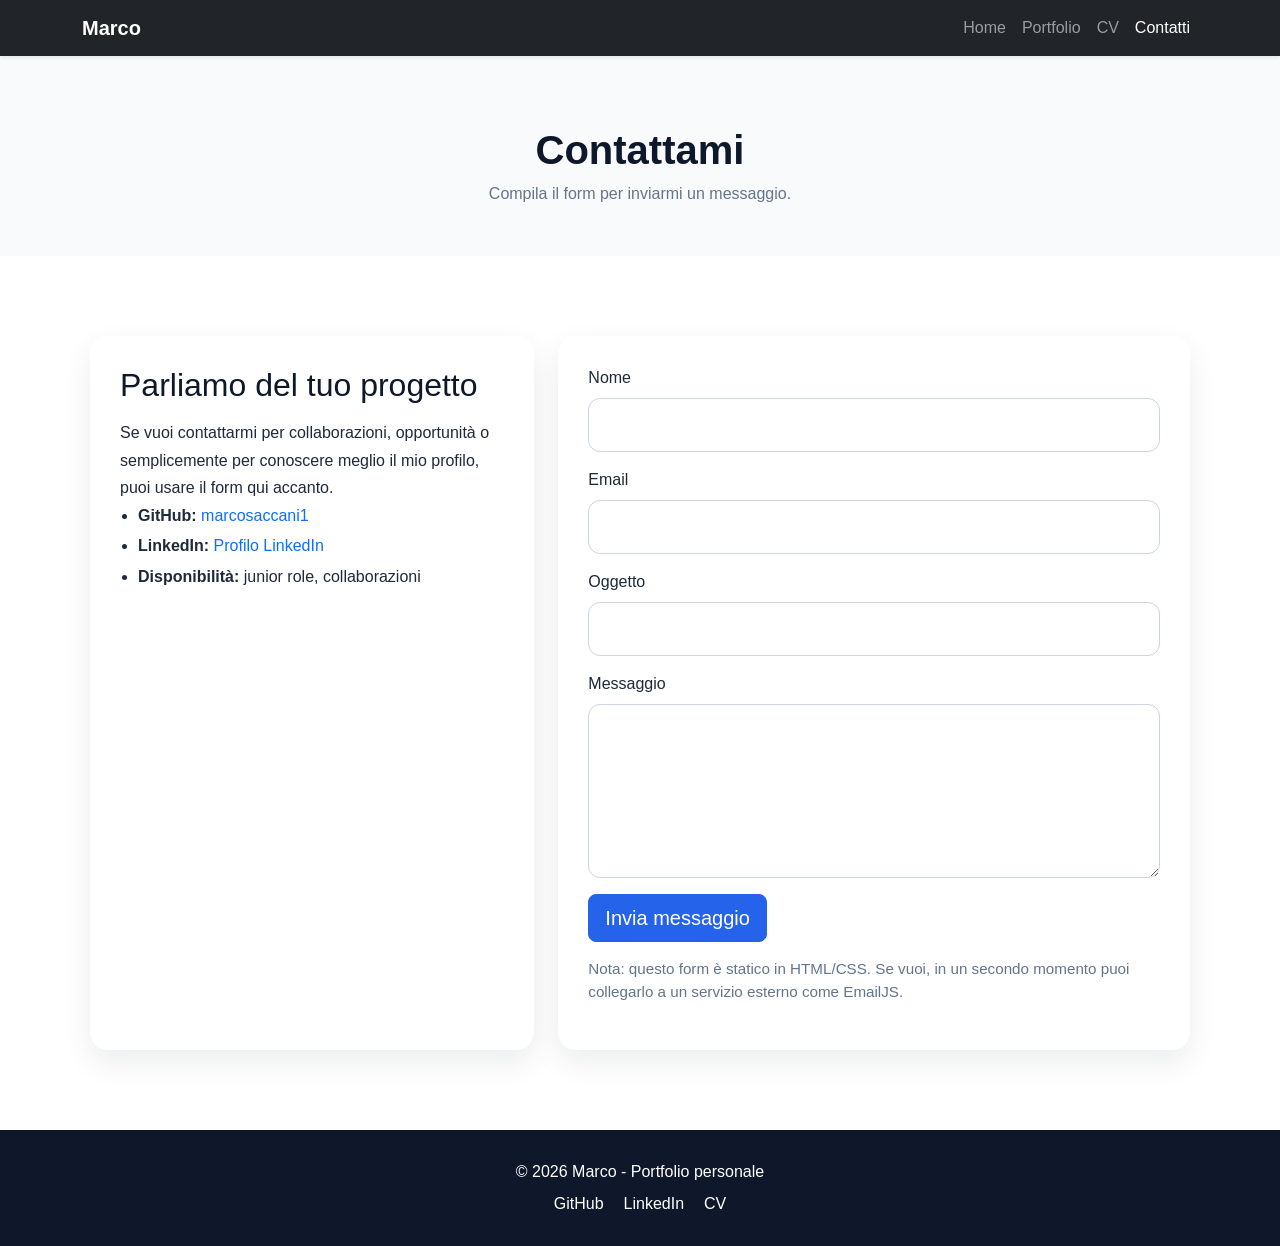
==== contatti.html @ 687c830a "Add files via upload" ====
<!DOCTYPE html>
<html lang="it">
<head>
  <meta charset="UTF-8">
  <meta name="viewport" content="width=device-width, initial-scale=1.0">
  <title>Contatti | Marco</title>
  <meta name="description" content="Contatta Marco tramite il form del sito portfolio.">

  <meta property="og:title" content="Contatti | Marco">
  <meta property="og:description" content="Scrivi a Marco tramite il form di contatto del sito.">
  <meta property="og:type" content="website">
  <meta property="og:url" content="https://tuonome.github.io/portfolio-marco/contatti.html">
  <meta property="og:image" content="images/og-image.jpg">

  <link rel="icon" href="favicon/favicon.ico" type="image/x-icon">
  <link href="https://cdn.jsdelivr.net/npm/bootstrap@5.3.3/dist/css/bootstrap.min.css" rel="stylesheet">
  <link rel="stylesheet" href="css/style.css">
</head>
<body>

  <nav class="navbar navbar-expand-lg navbar-dark bg-dark sticky-top shadow-sm">
    <div class="container">
      <a class="navbar-brand fw-bold" href="index.html">Marco</a>
      <button class="navbar-toggler" type="button" data-bs-toggle="collapse" data-bs-target="#mainMenu" aria-controls="mainMenu" aria-expanded="false" aria-label="Apri menu">
        <span class="navbar-toggler-icon"></span>
      </button>

      <div class="collapse navbar-collapse" id="mainMenu">
        <ul class="navbar-nav ms-auto">
          <li class="nav-item"><a class="nav-link" href="index.html">Home</a></li>
          <li class="nav-item"><a class="nav-link" href="portfolio.html">Portfolio</a></li>
          <li class="nav-item"><a class="nav-link" href="cv.html">CV</a></li>
          <li class="nav-item"><a class="nav-link active" href="contatti.html">Contatti</a></li>
        </ul>
      </div>
    </div>
  </nav>

  <header class="page-header text-center">
    <div class="container">
      <h1 class="fw-bold">Contattami</h1>
      <p>Compila il form per inviarmi un messaggio.</p>
    </div>
  </header>

  <main class="section-padding">
    <div class="container">
      <div class="contact-wrapper">
        <div class="row g-4">
          <div class="col-lg-5">
            <div class="contact-info card-custom h-100">
              <h2>Parliamo del tuo progetto</h2>
              <p>
                Se vuoi contattarmi per collaborazioni, opportunità o semplicemente per conoscere meglio
                il mio profilo, puoi usare il form qui accanto.
              </p>

              <ul class="contact-list">
                <li><strong>GitHub:</strong> <a href="https://github.com/marcosaccani1" target="_blank">marcosaccani1</a></li>
                <li><strong>LinkedIn:</strong> <a href="https://www.linkedin.com/in/marco-saccani-0a08a533a/" target="_blank">Profilo LinkedIn</a></li>
                <li><strong>Disponibilità:</strong> junior role, collaborazioni</li>
              </ul>
            </div>
          </div>

          <div class="col-lg-7">
            <div class="contact-form-box">
              <form action="#" method="post">
                <div class="mb-3">
                  <label for="nome" class="form-label">Nome</label>
                  <input type="text" id="nome" name="nome" class="form-control" required>
                </div>

                <div class="mb-3">
                  <label for="email" class="form-label">Email</label>
                  <input type="email" id="email" name="email" class="form-control" required>
                </div>

                <div class="mb-3">
                  <label for="oggetto" class="form-label">Oggetto</label>
                  <input type="text" id="oggetto" name="oggetto" class="form-control" required>
                </div>

                <div class="mb-3">
                  <label for="messaggio" class="form-label">Messaggio</label>
                  <textarea id="messaggio" name="messaggio" rows="6" class="form-control" required></textarea>
                </div>

                <button type="submit" class="btn btn-primary btn-lg">Invia messaggio</button>
              </form>

              <p class="form-note mt-3">
                Nota: questo form è statico in HTML/CSS. Se vuoi, in un secondo momento puoi collegarlo
                a un servizio esterno come EmailJS.
              </p>
            </div>
          </div>
        </div>
      </div>
    </div>
  </main>

  <footer class="footer text-center">
    <div class="container">
      <p class="mb-2">© 2026 Marco - Portfolio personale</p>
      <div class="social-links">
        <a href="https://github.com/tuousername" target="_blank">GitHub</a>
        <a href="https://www.linkedin.com/" target="_blank">LinkedIn</a>
        <a href="cv.html">CV</a>
      </div>
    </div>
  </footer>

  <script src="https://cdn.jsdelivr.net/npm/bootstrap@5.3.3/dist/js/bootstrap.bundle.min.js"></script>
</body>
</html>
---- css/style.css ----
* {
  box-sizing: border-box;
}

body {
  font-family: Arial, Helvetica, sans-serif;
  color: #1e293b;
  background-color: #ffffff;
  margin: 0;
  padding: 0;
}

a {
  text-decoration: none;
}

.section-padding {
  padding: 80px 0;
}

.section-title h2 {
  font-size: 2.2rem;
  color: #0f172a;
  margin-bottom: 10px;
}

.section-title p {
  color: #64748b;
  max-width: 700px;
  margin: 0 auto;
}

.hero-section {
  min-height: 90vh;
  background: linear-gradient(135deg, #0f172a, #1e3a8a);
  color: #ffffff;
  padding: 80px 0;
}

.badge-custom {
  display: inline-block;
  background-color: rgba(255, 255, 255, 0.15);
  color: #ffffff;
  padding: 10px 16px;
  border-radius: 999px;
  font-size: 0.95rem;
}

.profile-image {
  max-width: 320px;
  width: 100%;
  border-radius: 24px;
  border: 5px solid rgba(255, 255, 255, 0.15);
}

.card-custom {
  background-color: #ffffff;
  padding: 30px;
  border-radius: 18px;
  box-shadow: 0 12px 30px rgba(15, 23, 42, 0.08);
}

.card-custom h3,
.card-custom h2 {
  color: #0f172a;
  margin-bottom: 15px;
}

.card-custom p {
  margin-bottom: 0;
  line-height: 1.7;
}

.skills-grid {
  display: grid;
  grid-template-columns: repeat(3, 1fr);
  gap: 20px;
}

.skill-box {
  background: #f8fafc;
  border: 1px solid #dbeafe;
  padding: 22px;
  text-align: center;
  border-radius: 18px;
  font-weight: bold;
  box-shadow: 0 12px 30px rgba(15, 23, 42, 0.08);
}

.cta-section {
  background: linear-gradient(135deg, #2563eb, #38bdf8);
  color: #ffffff;
}

.footer {
  background-color: #0f172a;
  color: #ffffff;
  padding: 30px 0;
}

.social-links {
  display: flex;
  justify-content: center;
  gap: 20px;
  flex-wrap: wrap;
}

.social-links a {
  color: #ffffff;
  transition: opacity 0.3s ease;
}

.social-links a:hover {
  opacity: 0.8;
}

.page-header {
  background-color: #f8fafc;
  padding: 70px 0 50px;
}

.page-header h1 {
  color: #0f172a;
}

.page-header p {
  color: #64748b;
  max-width: 700px;
  margin: 0 auto;
}

.projects-grid {
  display: grid;
  grid-template-columns: repeat(2, 1fr);
  gap: 30px;
}

.project-card {
  background-color: #ffffff;
  border-radius: 18px;
  box-shadow: 0 12px 30px rgba(15, 23, 42, 0.08);
  padding: 30px;
  border: 1px solid #e2e8f0;
}

.project-card h2 {
  font-size: 1.4rem;
  margin-bottom: 15px;
  color: #0f172a;
}

.project-card p {
  line-height: 1.7;
}

.project-card ul {
  padding-left: 20px;
  margin: 20px 0;
}

.cv-wrapper {
  max-width: 900px;
  margin: 0 auto;
}

.cv-section {
  background-color: #ffffff;
  border-radius: 18px;
  box-shadow: 0 12px 30px rgba(15, 23, 42, 0.08);
  padding: 30px;
  margin-bottom: 25px;
}

.cv-section h2 {
  color: #0f172a;
  margin-bottom: 20px;
}

.cv-item h3 {
  font-size: 1.15rem;
  margin-bottom: 10px;
}

.cv-item p {
  margin-bottom: 8px;
  line-height: 1.7;
}

.cv-list {
  margin: 0;
  padding-left: 20px;
}

.cv-list li {
  margin-bottom: 8px;
}

.contact-wrapper {
  max-width: 1100px;
  margin: 0 auto;
}

.contact-form-box {
  background-color: #ffffff;
  border-radius: 18px;
  box-shadow: 0 12px 30px rgba(15, 23, 42, 0.08);
  padding: 30px;
}

.contact-list {
  padding-left: 18px;
  line-height: 1.9;
}

.form-note {
  color: #64748b;
  font-size: 0.95rem;
}

.form-control {
  padding: 14px;
  border-radius: 12px;
  border: 1px solid #cbd5e1;
}

.btn-primary {
  background-color: #2563eb;
  border-color: #2563eb;
}

.btn-primary:hover {
  background-color: #1d4ed8;
  border-color: #1d4ed8;
}

@media (max-width: 992px) {
  .hero-section {
    min-height: auto;
    text-align: center;
  }

  .profile-image {
    max-width: 260px;
  }

  .projects-grid,
  .skills-grid {
    grid-template-columns: repeat(2, 1fr);
  }
}

@media (max-width: 768px) {
  .section-padding {
    padding: 60px 0;
  }

  .projects-grid,
  .skills-grid {
    grid-template-columns: 1fr;
  }

  .section-title h2 {
    font-size: 1.8rem;
  }

  .hero-section h1 {
    font-size: 2.2rem;
  }
}
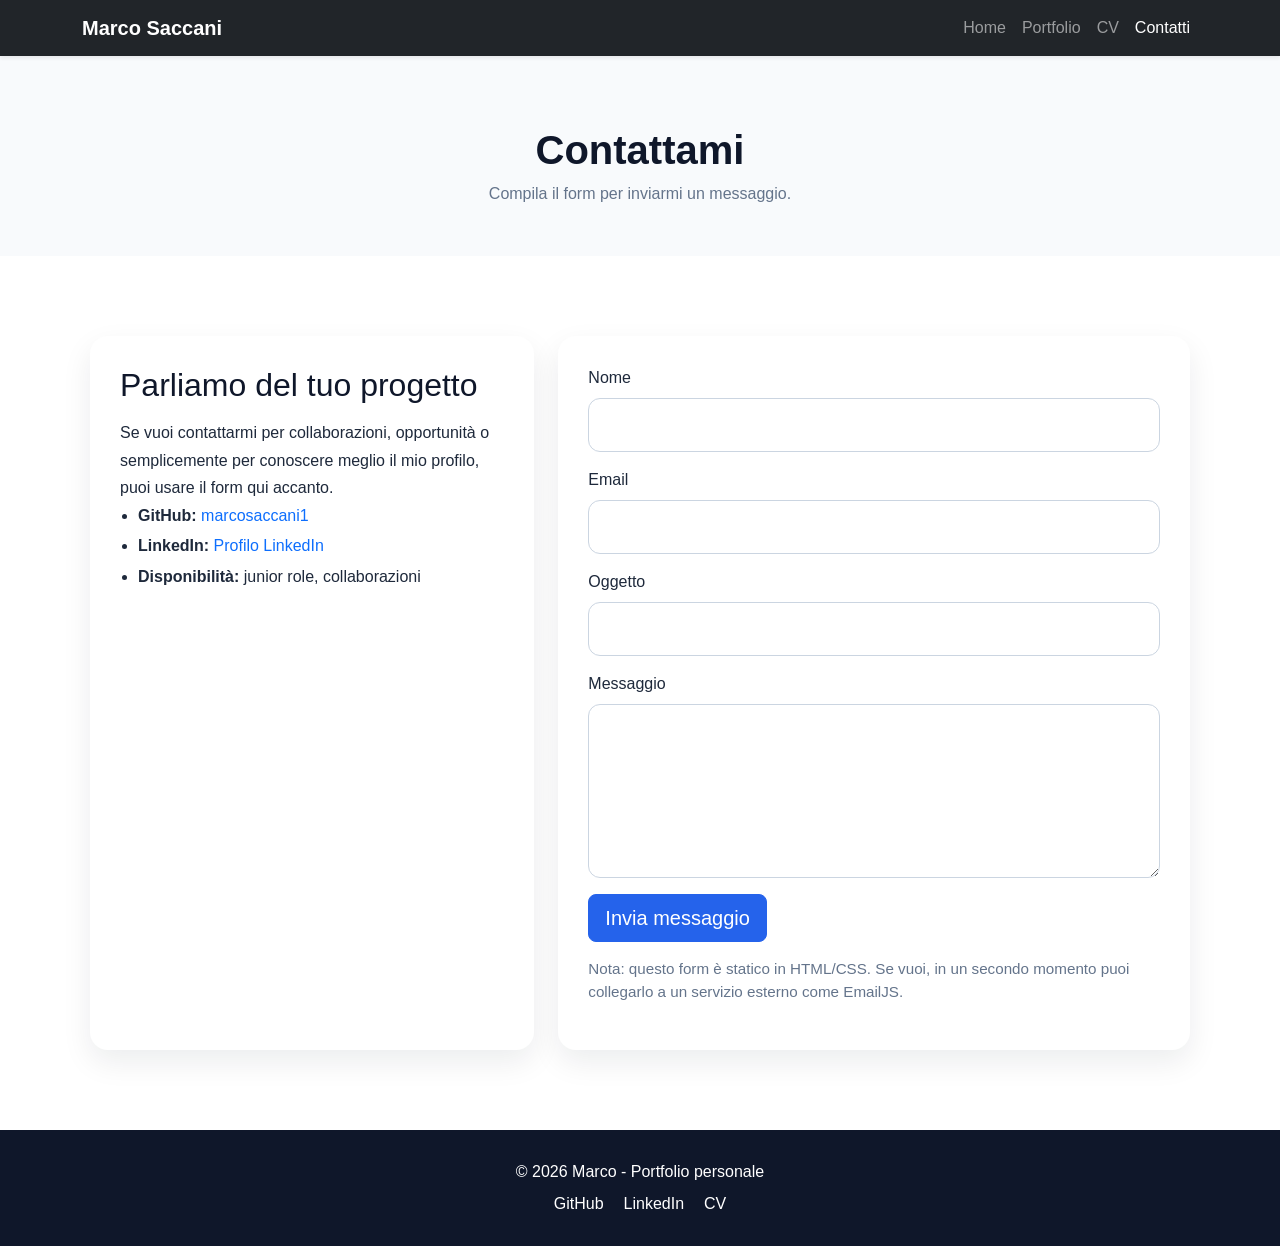
==== commit dff36672: "Update contatti.html" ====
--- a/contatti.html
+++ b/contatti.html
@@ -20,7 +20,7 @@
 
   <nav class="navbar navbar-expand-lg navbar-dark bg-dark sticky-top shadow-sm">
     <div class="container">
-      <a class="navbar-brand fw-bold" href="index.html">Marco</a>
+      <a class="navbar-brand fw-bold" href="index.html">Marco Saccani</a>
       <button class="navbar-toggler" type="button" data-bs-toggle="collapse" data-bs-target="#mainMenu" aria-controls="mainMenu" aria-expanded="false" aria-label="Apri menu">
         <span class="navbar-toggler-icon"></span>
       </button>
@@ -113,4 +113,4 @@
 
   <script src="https://cdn.jsdelivr.net/npm/bootstrap@5.3.3/dist/js/bootstrap.bundle.min.js"></script>
 </body>
-</html>+</html>
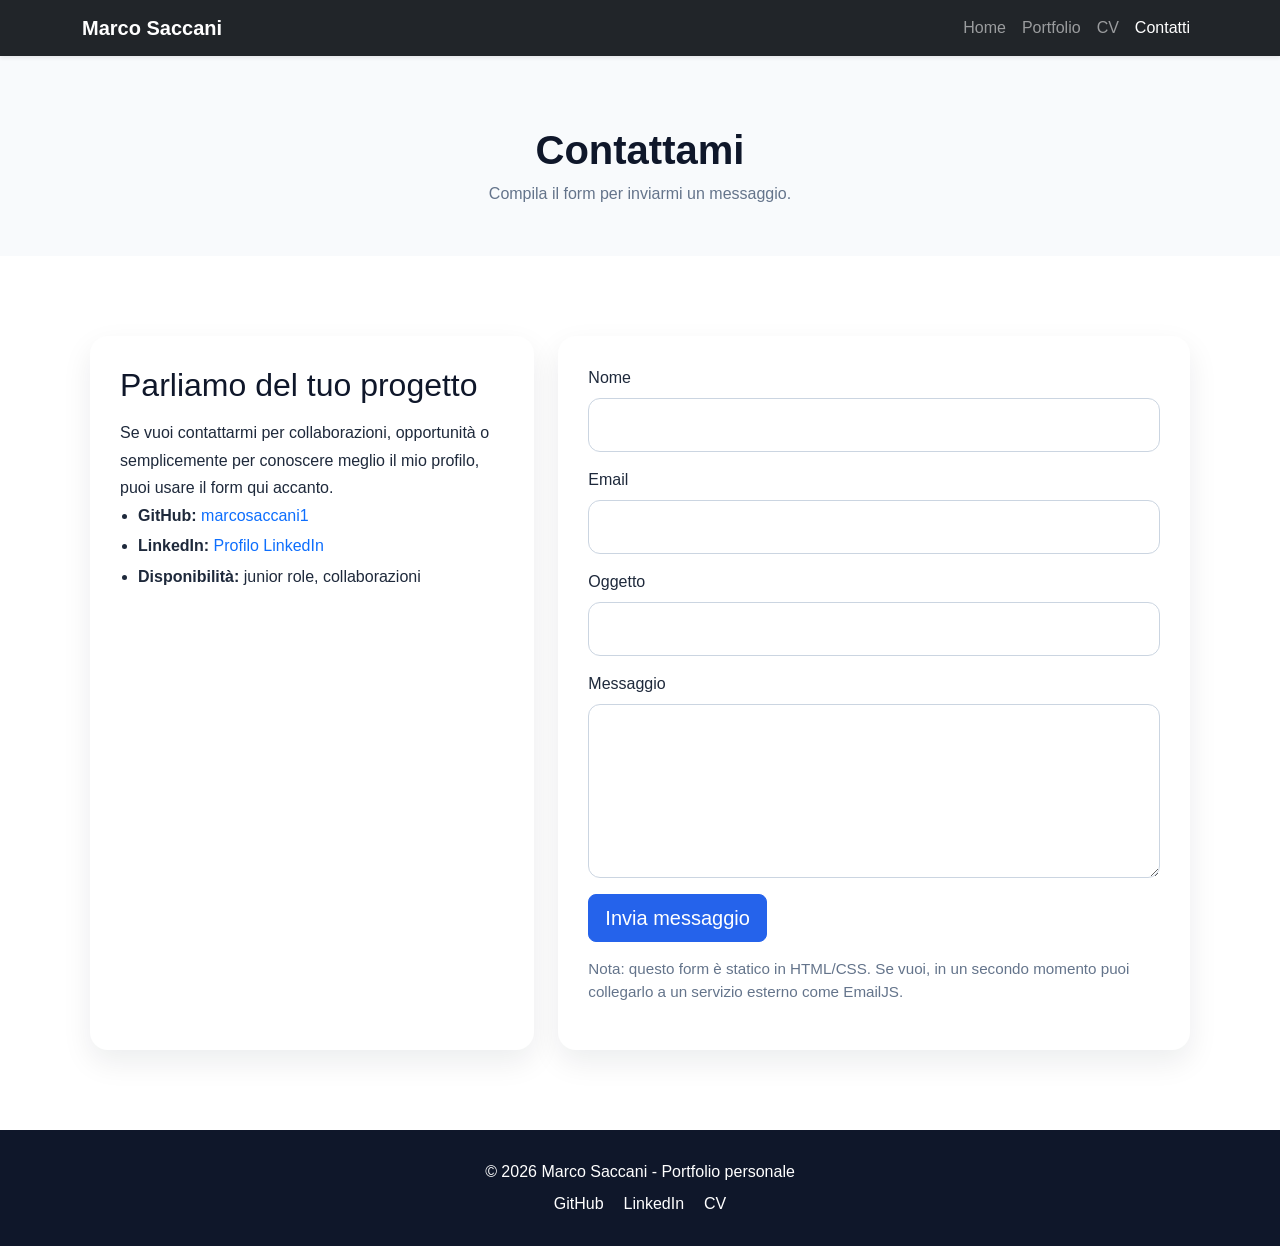
==== commit 4e9a3c90: "Add files via upload" ====
--- a/contatti.html
+++ b/contatti.html
@@ -3,18 +3,25 @@
 <head>
   <meta charset="UTF-8">
   <meta name="viewport" content="width=device-width, initial-scale=1.0">
-  <title>Contatti | Marco</title>
-  <meta name="description" content="Contatta Marco tramite il form del sito portfolio.">
 
-  <meta property="og:title" content="Contatti | Marco">
-  <meta property="og:description" content="Scrivi a Marco tramite il form di contatto del sito.">
+  <title>Contatti | Marco Saccani</title>
+  <meta name="description" content="Contatta Marco Saccani tramite il form del sito portfolio per collaborazioni, opportunità junior e progetti in ambito dati e sviluppo web.">
+  <meta name="keywords" content="contatti Marco Saccani, portfolio, data engineer, contatti, collaborazioni, GitHub, LinkedIn">
+  <meta name="author" content="Marco Saccani">
+
+  <meta property="og:title" content="Contatti | Marco Saccani">
+  <meta property="og:description" content="Scrivi a Marco Saccani tramite il form di contatto del sito.">
   <meta property="og:type" content="website">
-  <meta property="og:url" content="https://tuonome.github.io/portfolio-marco/contatti.html">
-  <meta property="og:image" content="images/og-image.jpg">
+  <meta property="og:url" content="https://marcosaccani1.github.io/portfolio-marco-saccani/contatti.html">
+  <meta property="og:image" content="assets/images/og-image.jpg">
 
-  <link rel="icon" href="favicon/favicon.ico" type="image/x-icon">
+  <link rel="icon" href="assets/favicon/favicon.ico" type="image/x-icon">
+  <link rel="icon" type="image/png" sizes="32x32" href="assets/favicon/favicon-32x32.png">
+  <link rel="icon" type="image/png" sizes="16x16" href="assets/favicon/favicon-16x16.png">
+  <link rel="apple-touch-icon" href="assets/favicon/apple-touch-icon.png">
+
   <link href="https://cdn.jsdelivr.net/npm/bootstrap@5.3.3/dist/css/bootstrap.min.css" rel="stylesheet">
-  <link rel="stylesheet" href="css/style.css">
+  <link rel="stylesheet" href="assets/css/style.css">
 </head>
 <body>
 
@@ -56,8 +63,8 @@
               </p>
 
               <ul class="contact-list">
-                <li><strong>GitHub:</strong> <a href="https://github.com/marcosaccani1" target="_blank">marcosaccani1</a></li>
-                <li><strong>LinkedIn:</strong> <a href="https://www.linkedin.com/in/marco-saccani-0a08a533a/" target="_blank">Profilo LinkedIn</a></li>
+                <li><strong>GitHub:</strong> <a href="https://github.com/marcosaccani1" target="_blank" rel="noopener noreferrer">marcosaccani1</a></li>
+                <li><strong>LinkedIn:</strong> <a href="https://www.linkedin.com/in/marco-saccani-0a08a533a/" target="_blank" rel="noopener noreferrer">Profilo LinkedIn</a></li>
                 <li><strong>Disponibilità:</strong> junior role, collaborazioni</li>
               </ul>
             </div>
@@ -102,15 +109,21 @@
 
   <footer class="footer text-center">
     <div class="container">
-      <p class="mb-2">© 2026 Marco - Portfolio personale</p>
+      <p class="mb-2">© 2026 Marco Saccani - Portfolio personale</p>
       <div class="social-links">
-        <a href="https://github.com/tuousername" target="_blank">GitHub</a>
-        <a href="https://www.linkedin.com/" target="_blank">LinkedIn</a>
-        <a href="cv.html">CV</a>
+        <a href="https://github.com/marcosaccani1" target="_blank" rel="noopener noreferrer" aria-label="Visita il mio profilo GitHub">
+          GitHub
+        </a>
+        <a href="https://www.linkedin.com/in/marco-saccani-0a08a533a/" target="_blank" rel="noopener noreferrer" aria-label="Visita il mio profilo LinkedIn">
+          LinkedIn
+        </a>
+        <a href="cv.html" aria-label="Vai alla pagina CV">
+          CV
+        </a>
       </div>
     </div>
   </footer>
 
   <script src="https://cdn.jsdelivr.net/npm/bootstrap@5.3.3/dist/js/bootstrap.bundle.min.js"></script>
 </body>
-</html>
+</html>
--- a/assets/css/style.css
+++ b/assets/css/style.css
@@ -0,0 +1,281 @@
+* {
+  box-sizing: border-box;
+}
+
+body {
+  font-family: Arial, Helvetica, sans-serif;
+  color: #1e293b;
+  background-color: #ffffff;
+  margin: 0;
+  padding: 0;
+}
+
+a {
+  text-decoration: none;
+}
+
+.section-padding {
+  padding: 80px 0;
+}
+
+.section-title h2 {
+  font-size: 2.2rem;
+  color: #0f172a;
+  margin-bottom: 10px;
+}
+
+.section-title p {
+  color: #64748b;
+  max-width: 700px;
+  margin: 0 auto;
+}
+
+.hero-section {
+  min-height: 90vh;
+  background: linear-gradient(135deg, #0f172a, #1e3a8a);
+  color: #ffffff;
+  padding: 80px 0;
+}
+
+.badge-custom {
+  display: inline-block;
+  background-color: rgba(255, 255, 255, 0.15);
+  color: #ffffff;
+  padding: 10px 16px;
+  border-radius: 999px;
+  font-size: 0.95rem;
+}
+
+.profile-image {
+  max-width: 320px;
+  width: 100%;
+  border-radius: 24px;
+  border: 5px solid rgba(255, 255, 255, 0.15);
+}
+
+.card-custom {
+  background-color: #ffffff;
+  padding: 30px;
+  border-radius: 18px;
+  box-shadow: 0 12px 30px rgba(15, 23, 42, 0.08);
+}
+
+.card-custom h3,
+.card-custom h2 {
+  color: #0f172a;
+  margin-bottom: 15px;
+}
+
+.card-custom p {
+  margin-bottom: 0;
+  line-height: 1.7;
+}
+
+.skills-grid {
+  display: grid;
+  grid-template-columns: repeat(3, 1fr);
+  gap: 20px;
+}
+
+.skill-box {
+  background: #f8fafc;
+  border: 1px solid #dbeafe;
+  padding: 22px;
+  text-align: center;
+  border-radius: 18px;
+  font-weight: bold;
+  box-shadow: 0 12px 30px rgba(15, 23, 42, 0.08);
+}
+
+.cta-section {
+  background: linear-gradient(135deg, #2563eb, #38bdf8);
+  color: #ffffff;
+}
+
+.footer {
+  background-color: #0f172a;
+  color: #ffffff;
+  padding: 30px 0;
+}
+
+.social-links {
+  display: flex;
+  justify-content: center;
+  gap: 20px;
+  flex-wrap: wrap;
+}
+
+.social-links a {
+  color: #ffffff;
+  transition: opacity 0.3s ease;
+}
+
+.social-links a:hover {
+  opacity: 0.8;
+}
+
+.page-header {
+  background-color: #f8fafc;
+  padding: 70px 0 50px;
+}
+
+.page-header h1 {
+  color: #0f172a;
+}
+
+.page-header p {
+  color: #64748b;
+  max-width: 700px;
+  margin: 0 auto;
+}
+
+.projects-grid {
+  display: grid;
+  grid-template-columns: repeat(2, 1fr);
+  gap: 30px;
+}
+
+.project-card {
+  background-color: #ffffff;
+  border-radius: 18px;
+  box-shadow: 0 12px 30px rgba(15, 23, 42, 0.08);
+  padding: 30px;
+  border: 1px solid #e2e8f0;
+}
+
+.project-card h2 {
+  font-size: 1.4rem;
+  margin-bottom: 15px;
+  color: #0f172a;
+}
+
+.project-card p {
+  line-height: 1.7;
+}
+
+.project-card ul {
+  padding-left: 20px;
+  margin: 20px 0;
+}
+
+.cv-wrapper {
+  max-width: 900px;
+  margin: 0 auto;
+}
+
+.cv-section {
+  background-color: #ffffff;
+  border-radius: 18px;
+  box-shadow: 0 12px 30px rgba(15, 23, 42, 0.08);
+  padding: 30px;
+  margin-bottom: 25px;
+}
+
+.cv-section h2 {
+  color: #0f172a;
+  margin-bottom: 20px;
+}
+
+.cv-item h3 {
+  font-size: 1.15rem;
+  margin-bottom: 10px;
+}
+
+.cv-item p {
+  margin-bottom: 8px;
+  line-height: 1.7;
+}
+
+.cv-list {
+  margin: 0;
+  padding-left: 20px;
+}
+
+.cv-list li {
+  margin-bottom: 8px;
+}
+
+.contact-wrapper {
+  max-width: 1100px;
+  margin: 0 auto;
+}
+
+.contact-form-box {
+  background-color: #ffffff;
+  border-radius: 18px;
+  box-shadow: 0 12px 30px rgba(15, 23, 42, 0.08);
+  padding: 30px;
+}
+
+.contact-list {
+  padding-left: 18px;
+  line-height: 1.9;
+}
+
+.form-note {
+  color: #64748b;
+  font-size: 0.95rem;
+}
+
+.form-control {
+  padding: 14px;
+  border-radius: 12px;
+  border: 1px solid #cbd5e1;
+}
+
+.btn-primary {
+  background-color: #2563eb;
+  border-color: #2563eb;
+}
+
+.btn-primary:hover {
+  background-color: #1d4ed8;
+  border-color: #1d4ed8;
+}
+
+@media (max-width: 992px) {
+  .hero-section {
+    min-height: auto;
+    text-align: center;
+  }
+
+  .profile-image {
+    max-width: 260px;
+  }
+
+  .projects-grid,
+  .skills-grid {
+    grid-template-columns: repeat(2, 1fr);
+  }
+}
+
+@media (max-width: 768px) {
+  .section-padding {
+    padding: 60px 0;
+  }
+
+  .projects-grid,
+  .skills-grid {
+    grid-template-columns: 1fr;
+  }
+
+  .section-title h2 {
+    font-size: 1.8rem;
+  }
+
+  .hero-section h1 {
+    font-size: 2.2rem;
+  }
+}
+
+.visually-hidden {
+  position: absolute !important;
+  width: 1px !important;
+  height: 1px !important;
+  padding: 0 !important;
+  margin: -1px !important;
+  overflow: hidden !important;
+  clip: rect(0, 0, 0, 0) !important;
+  white-space: nowrap !important;
+  border: 0 !important;
+}
